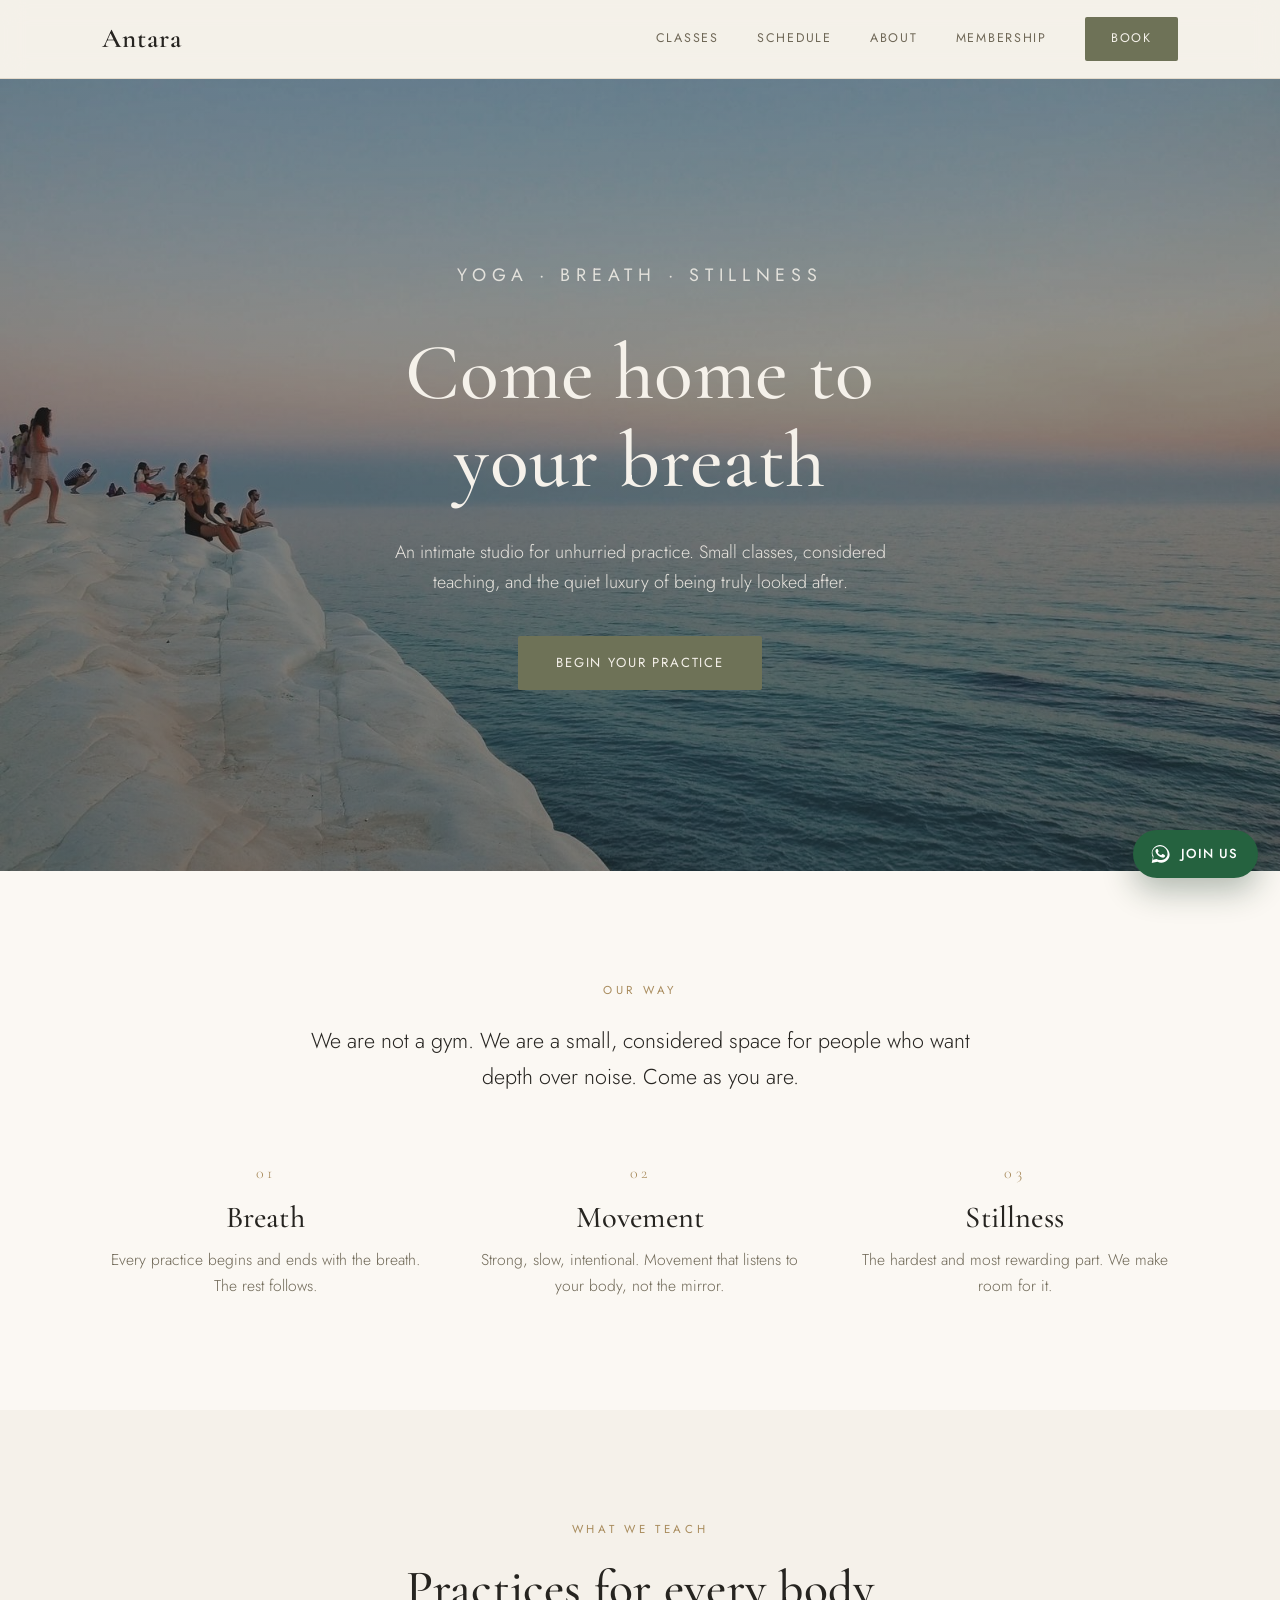
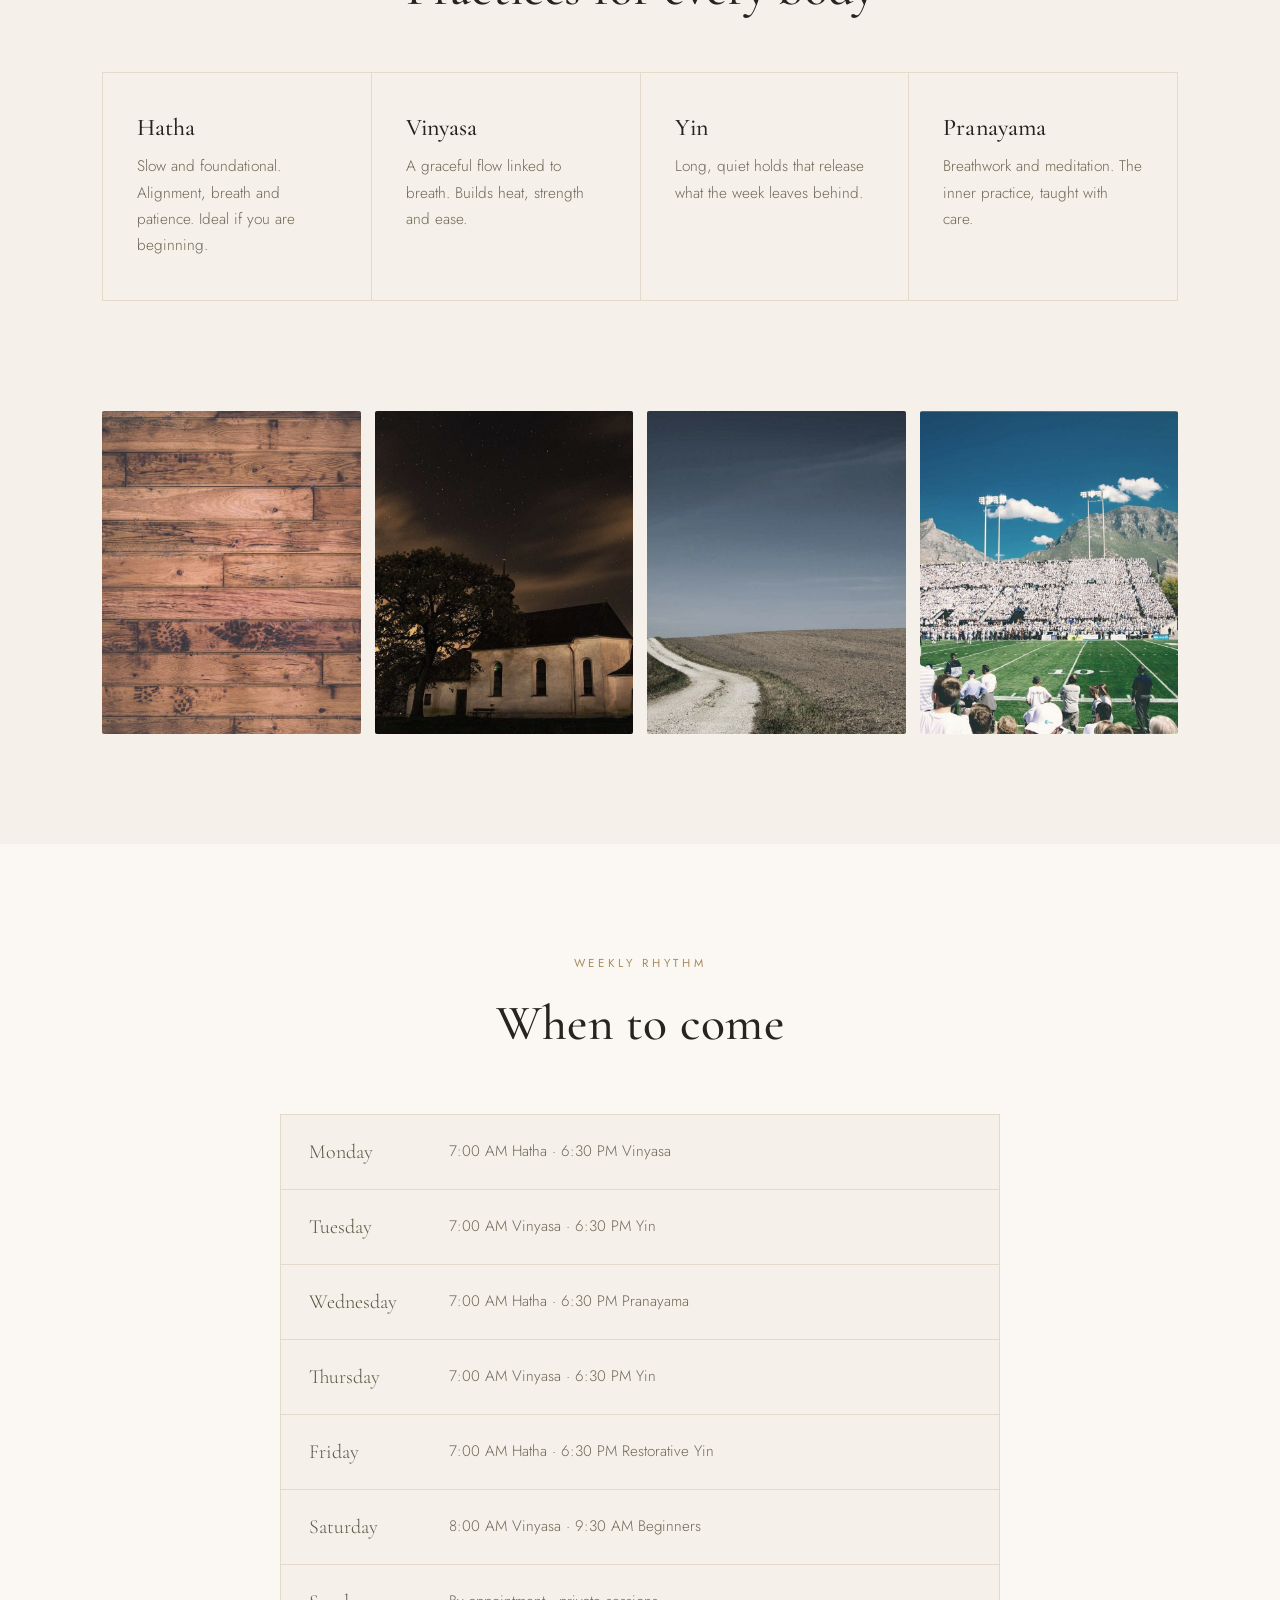
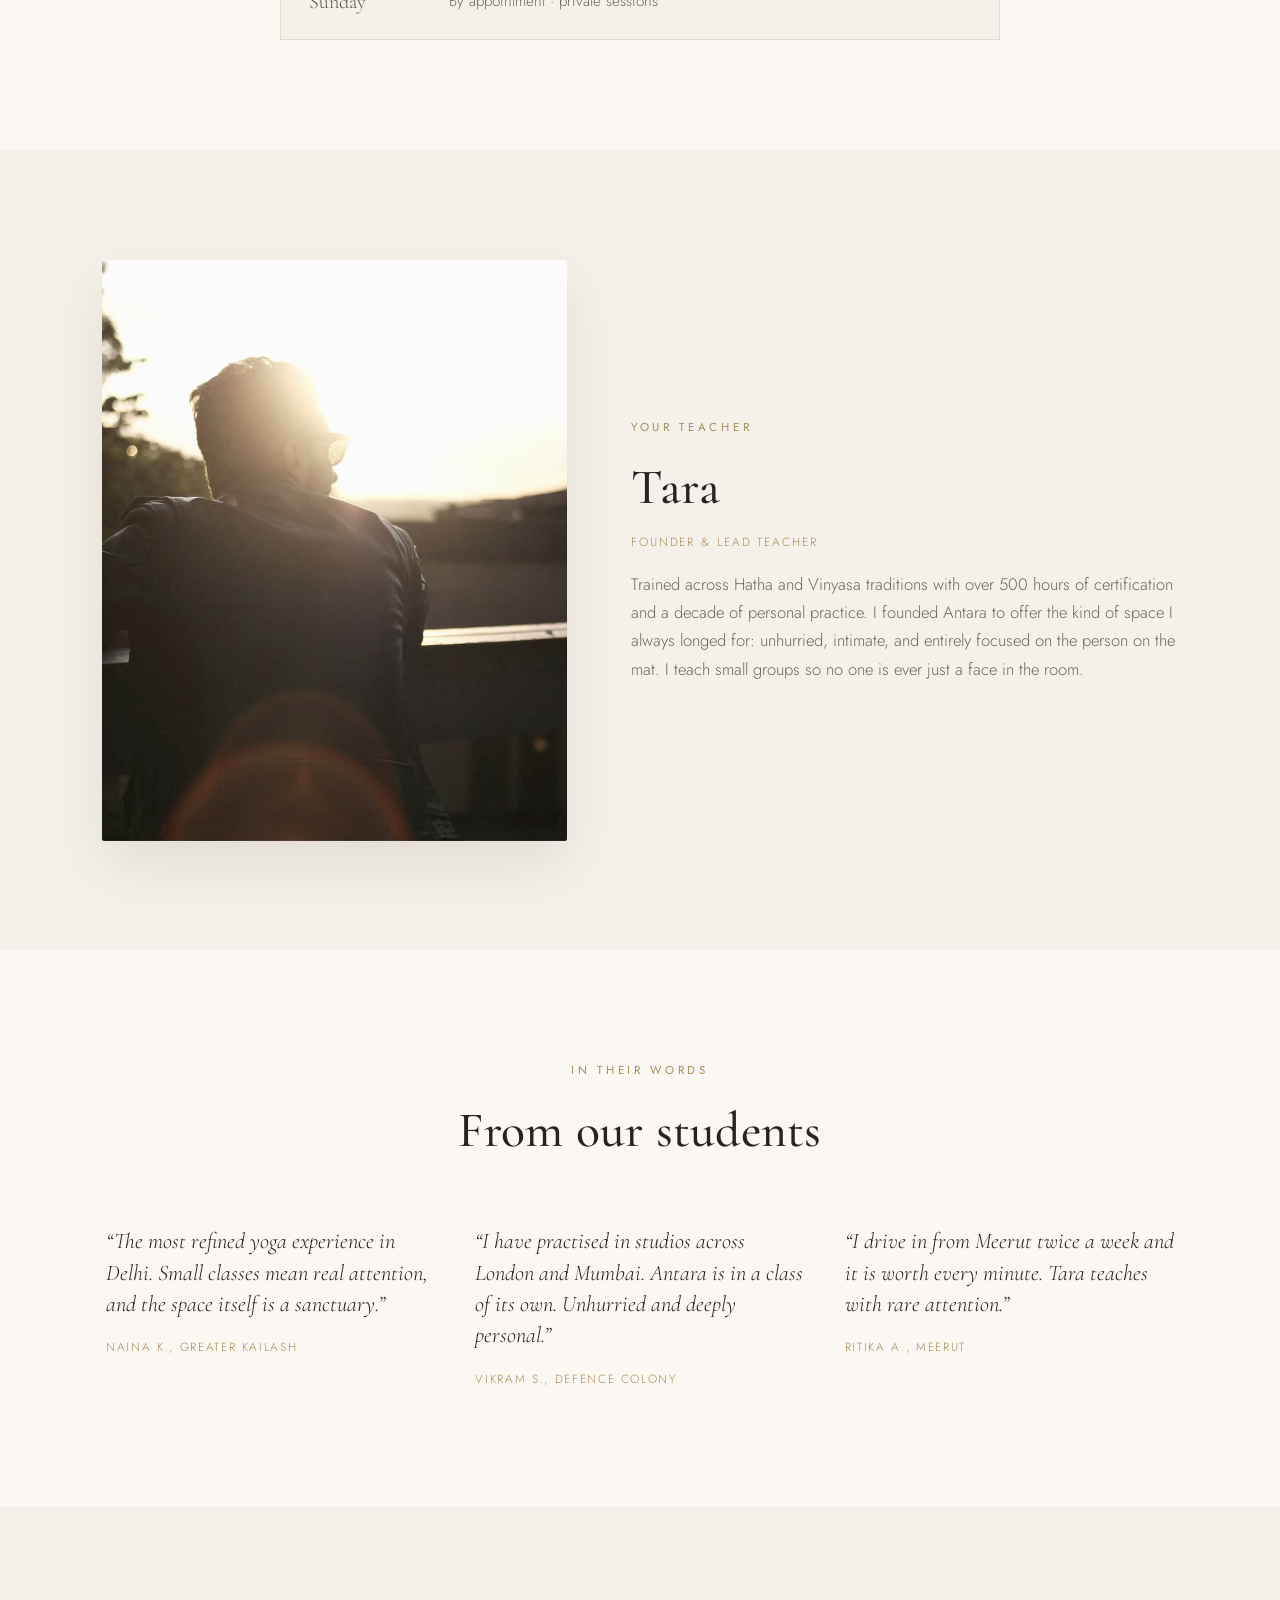
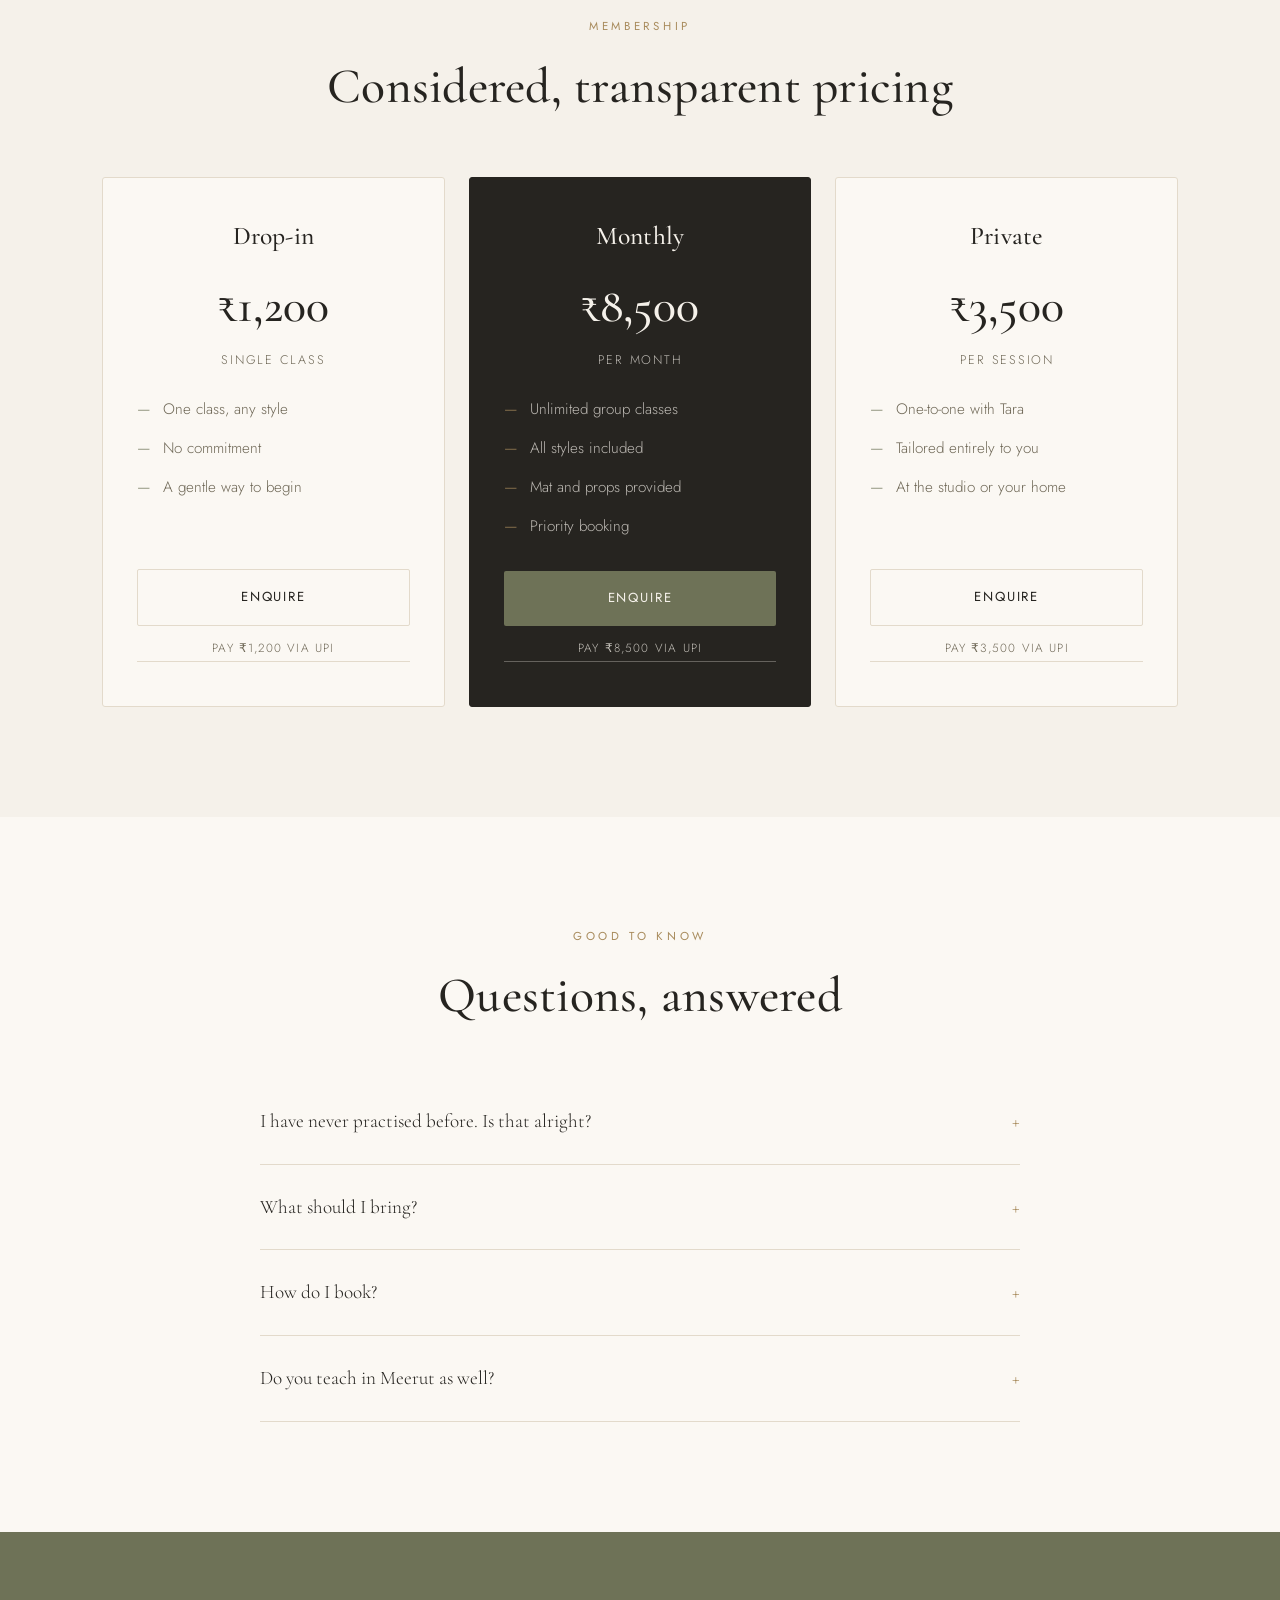
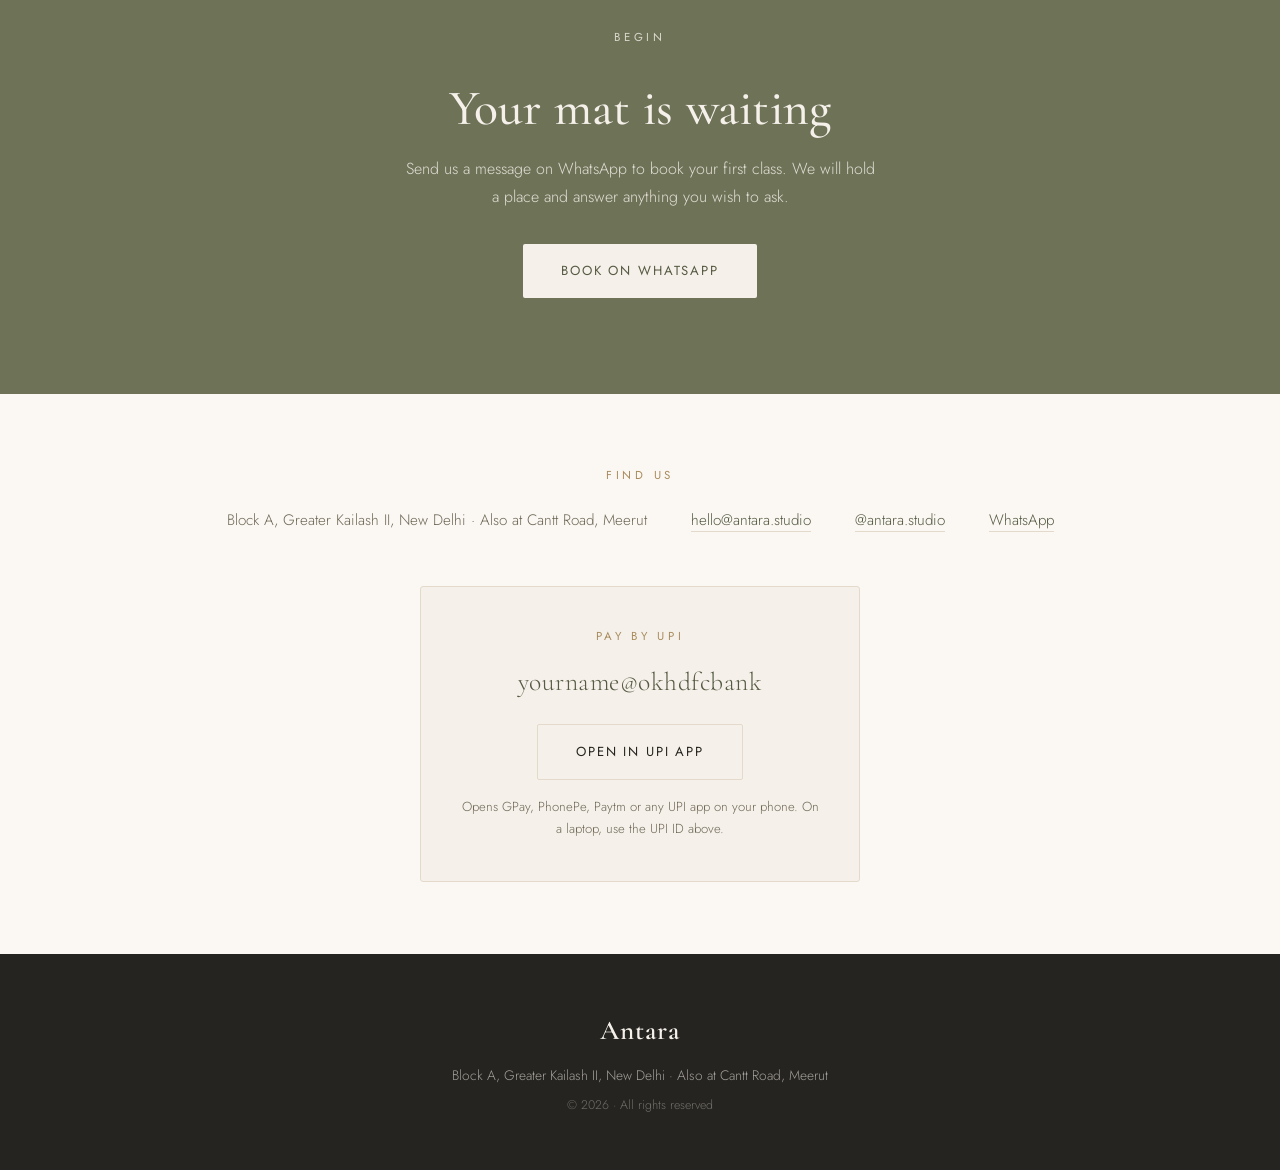
==== index.html @ b62eaa98 "Antara yoga studio site: minimal static build, WhatsApp + UPI, editable content.js" ====
<!DOCTYPE html>
<html lang="en">
<head>
<meta charset="UTF-8" />
<meta name="viewport" content="width=device-width, initial-scale=1.0" />
<title>Antara — Yoga &amp; Stillness</title>
<meta name="description" content="An intimate yoga studio for unhurried practice. Small classes, considered teaching." />
<link rel="preconnect" href="https://fonts.googleapis.com" />
<link rel="preconnect" href="https://fonts.gstatic.com" crossorigin />
<link href="https://fonts.googleapis.com/css2?family=Cormorant+Garamond:ital,wght@0,400;0,500;0,600;1,400;1,500&family=Jost:wght@300;400;500&display=swap" rel="stylesheet" />
<link rel="stylesheet" href="styles.css" />
</head>
<body>

<header>
  <div class="wrap">
    <nav>
      <a href="#top" class="logo" id="navLogo">Antara</a>
      <button class="nav-toggle" id="navToggle" aria-label="Menu">☰</button>
      <div class="nav-links" id="navLinks">
        <a href="#classes">Classes</a>
        <a href="#schedule">Schedule</a>
        <a href="#about">About</a>
        <a href="#pricing">Membership</a>
        <a href="#contact" class="btn" style="padding:11px 26px">Book</a>
      </div>
    </nav>
  </div>
</header>

<!-- HERO -->
<section class="hero" id="hero">
  <a id="top"></a>
  <div class="bg" id="heroBg"></div>
  <div class="wrap">
    <p class="kicker" id="heroKicker"></p>
    <h1 id="heroHead"></h1>
    <p id="heroSub"></p>
    <a class="btn" id="heroBtn" target="_blank" rel="noopener"></a>
  </div>
</section>

<!-- PHILOSOPHY -->
<section class="philosophy center">
  <div class="wrap">
    <p class="kicker">Our way</p>
    <p class="lede" id="philIntro" style="font-size:1.35rem;color:var(--ink);max-width:680px"></p>
    <div class="pillars" id="pillars"></div>
  </div>
</section>

<!-- CLASSES -->
<section id="classes">
  <div class="wrap">
    <p class="kicker center">What we teach</p>
    <h2 class="center">Practices for every body</h2>
    <div class="grid g4" id="classGrid" style="margin-top:56px"></div>
  </div>
</section>

<!-- GALLERY -->
<section style="padding-top:0">
  <div class="wrap">
    <div class="gallery toned" id="galleryGrid"></div>
  </div>
</section>

<!-- SCHEDULE -->
<section id="schedule" style="background:var(--paper)">
  <div class="wrap">
    <p class="kicker center">Weekly rhythm</p>
    <h2 class="center">When to come</h2>
    <div class="sched" id="schedList"></div>
  </div>
</section>

<!-- ABOUT -->
<section id="about">
  <div class="wrap">
    <div class="about">
      <div class="photo toned" id="instPhoto"></div>
      <div>
        <p class="kicker">Your teacher</p>
        <h2 id="instName"></h2>
        <p class="role" id="instRole"></p>
        <p class="bio" id="instBio"></p>
      </div>
    </div>
  </div>
</section>

<!-- TESTIMONIALS -->
<section style="background:var(--paper)">
  <div class="wrap">
    <p class="kicker center">In their words</p>
    <h2 class="center">From our students</h2>
    <div class="quotes" id="quoteGrid"></div>
  </div>
</section>

<!-- PRICING -->
<section id="pricing">
  <div class="wrap">
    <p class="kicker center">Membership</p>
    <h2 class="center">Considered, transparent pricing</h2>
    <div class="prices" id="priceGrid"></div>
  </div>
</section>

<!-- FAQ -->
<section style="background:var(--paper)">
  <div class="wrap">
    <p class="kicker center">Good to know</p>
    <h2 class="center">Questions, answered</h2>
    <div class="faq" id="faqList"></div>
  </div>
</section>

<!-- CTA -->
<section class="cta" id="contact" style="padding:0">
  <div class="cta">
    <p class="kicker" style="color:rgba(245,241,234,.8)">Begin</p>
    <h2>Your mat is waiting</h2>
    <p>Send us a message on WhatsApp to book your first class. We will hold a place and answer anything you wish to ask.</p>
    <a class="btn" id="ctaBtn" target="_blank" rel="noopener"></a>
  </div>
</section>

<!-- CONTACT -->
<section class="contact" style="padding-top:72px;padding-bottom:72px">
  <div class="wrap">
    <p class="kicker">Find us</p>
    <div class="row" id="contactRow"></div>
    <div id="upiWrap"></div>
    <div id="mapWrap"></div>
  </div>
</section>

<!-- floating WhatsApp join button (built by app.js) -->
<a id="floatJoin" target="_blank" rel="noopener" aria-label="Join us on WhatsApp"></a>

<footer>
  <a href="#top" class="logo" id="footLogo">Antara</a>
  <div id="footAddr"></div>
  <div class="small">© 2026 · All rights reserved</div>
</footer>

<!-- content first, then the renderer -->
<script src="content.js"></script>
<script src="app.js"></script>
</body>
</html>
---- styles.css ----
/* =========================================================
   Antara — design layer. You do not need to edit this file.
   To change words / prices / photos, open content.js
   ========================================================= */

:root{
  --ivory:#F5F1EA;
  --paper:#FBF8F3;
  --sand:#EDE7DB;
  --ink:#262420;
  --muted:#6F6857;
  --olive:#6E7257;
  --olive-deep:#565a43;
  --brass:#A88B5C;
  --line:#E3DACB;
  --shadow:0 24px 60px rgba(60,50,30,.10);
}

*{box-sizing:border-box;margin:0;padding:0}
html{scroll-behavior:smooth}
body{
  font-family:'Jost',sans-serif;
  color:var(--ink);
  background:var(--ivory);
  line-height:1.7;
  font-weight:300;
  -webkit-font-smoothing:antialiased;
}

/* ---- Typography ---- */
h1,h2,h3{font-family:'Cormorant Garamond',serif;font-weight:500;line-height:1.1;letter-spacing:.005em}
h1{font-size:clamp(2.6rem,6.5vw,5rem);font-weight:500}
h2{font-size:clamp(2rem,4.5vw,3.1rem);margin-bottom:.35em}
h3{font-size:1.5rem}
p{font-weight:300}
a{color:inherit;text-decoration:none}
img{display:block;width:100%;height:100%;object-fit:cover}

.wrap{max-width:1140px;margin:0 auto;padding:0 32px}
section{padding:110px 0}
.kicker{font-size:.72rem;letter-spacing:.32em;text-transform:uppercase;color:var(--brass);font-weight:400;margin-bottom:22px}
.lede{color:var(--muted);font-size:1.1rem;max-width:600px;font-weight:300}
.center{text-align:center}
.center .lede{margin-left:auto;margin-right:auto}

/* ---- Buttons ---- */
.btn{
  display:inline-block;background:var(--olive);color:var(--ivory);
  padding:16px 38px;border-radius:2px;font-family:'Jost',sans-serif;
  font-weight:400;font-size:.82rem;letter-spacing:.14em;text-transform:uppercase;
  transition:background .25s,transform .25s;cursor:pointer;border:none;
}
.btn:hover{background:var(--olive-deep);transform:translateY(-2px)}
.btn-line{background:transparent;color:var(--ink);border:1px solid var(--line)}
.btn-line:hover{background:#fff;border-color:var(--olive);color:var(--olive-deep)}

/* ---- Photo treatment: quiet, editorial, cohesive ---- */
.toned img{filter:grayscale(.28) sepia(.10) brightness(1.02) contrast(.97)}

/* ---- Header / nav ---- */
header{position:sticky;top:0;z-index:50;background:rgba(245,241,234,.82);backdrop-filter:blur(12px);border-bottom:1px solid var(--line)}
nav{display:flex;align-items:center;justify-content:space-between;height:78px}
.logo{font-family:'Cormorant Garamond',serif;font-size:1.7rem;font-weight:600;letter-spacing:.04em}
.nav-links{display:flex;gap:38px;align-items:center}
.nav-links a{font-size:.78rem;letter-spacing:.14em;text-transform:uppercase;color:var(--muted);font-weight:400}
.nav-links a:hover{color:var(--ink)}
.nav-links a.btn{color:var(--ivory)}
.nav-toggle{display:none;background:none;border:none;font-size:1.4rem;cursor:pointer;color:var(--ink)}
@media(max-width:820px){
  .nav-links{position:fixed;inset:78px 0 auto 0;flex-direction:column;background:var(--ivory);padding:30px;gap:24px;border-bottom:1px solid var(--line);display:none}
  .nav-links.open{display:flex}
  .nav-toggle{display:block}
}

/* ---- Hero ---- */
.hero{position:relative;min-height:88vh;display:flex;align-items:center;text-align:center;overflow:hidden}
.hero .bg{position:absolute;inset:0;z-index:0}
.hero .bg img{filter:grayscale(.35) brightness(.78)}
.hero::after{content:"";position:absolute;inset:0;background:linear-gradient(180deg,rgba(38,36,32,.28),rgba(38,36,32,.46));z-index:1}
.hero .wrap{position:relative;z-index:2;color:var(--ivory)}
.hero .kicker{color:rgba(245,241,234,.85)}
.hero h1{max-width:16ch;margin:0 auto .4em;color:var(--ivory)}
.hero p{max-width:540px;margin:0 auto 38px;color:rgba(245,241,234,.9);font-size:1.12rem}
/* fallback if no hero image yet */
.hero.noimg{background:linear-gradient(160deg,#3a3d30,#565a43 60%,#6b6450)}

/* ---- Philosophy ---- */
.philosophy{background:var(--paper)}
.pillars{display:grid;grid-template-columns:repeat(3,1fr);gap:48px;margin-top:64px}
.pillar{text-align:center}
.pillar .num{font-family:'Cormorant Garamond',serif;font-size:1rem;color:var(--brass);letter-spacing:.2em}
.pillar h3{font-size:1.9rem;margin:14px 0 12px}
.pillar p{color:var(--muted);font-size:.98rem}
@media(max-width:720px){.pillars{grid-template-columns:1fr;gap:44px}}

/* ---- Grids ---- */
.grid{display:grid;gap:1px;background:var(--line);border:1px solid var(--line)}
.g2{grid-template-columns:repeat(2,1fr)}
.g4{grid-template-columns:repeat(4,1fr)}
.cell{background:var(--ivory);padding:42px 34px}
.cell h3{margin-bottom:12px}
.cell p{color:var(--muted);font-size:.96rem}
@media(max-width:820px){.g4{grid-template-columns:repeat(2,1fr)}}
@media(max-width:520px){.g4,.g2{grid-template-columns:1fr}}

/* ---- Gallery ---- */
.gallery{display:grid;grid-template-columns:repeat(4,1fr);gap:14px}
.gallery img{aspect-ratio:4/5;border-radius:2px}
@media(max-width:820px){.gallery{grid-template-columns:repeat(2,1fr)}}

/* ---- About / teacher ---- */
.about{display:grid;grid-template-columns:.85fr 1fr;gap:64px;align-items:center}
.about .photo{aspect-ratio:4/5;border-radius:2px;overflow:hidden;box-shadow:var(--shadow)}
.about .role{color:var(--brass);letter-spacing:.16em;text-transform:uppercase;font-size:.74rem;margin-bottom:18px}
.about p.bio{color:var(--muted);font-size:1.04rem}
@media(max-width:780px){.about{grid-template-columns:1fr;gap:36px}}

/* ---- Schedule ---- */
.sched{max-width:720px;margin:64px auto 0;background:var(--ivory);border:1px solid var(--line)}
.sched .row{display:grid;grid-template-columns:140px 1fr;padding:20px 28px;border-bottom:1px solid var(--line)}
.sched .row:last-child{border-bottom:none}
.sched .day{font-family:'Cormorant Garamond',serif;font-size:1.25rem;color:var(--olive-deep)}
.sched .slots{color:var(--muted);font-size:.95rem;align-self:center}
@media(max-width:520px){.sched .row{grid-template-columns:1fr;gap:4px}}

/* ---- Testimonials ---- */
.quotes{display:grid;grid-template-columns:repeat(3,1fr);gap:32px;margin-top:60px}
.quote{padding:8px 4px}
.quote p{font-family:'Cormorant Garamond',serif;font-size:1.4rem;font-style:italic;line-height:1.4;color:var(--ink);margin-bottom:18px}
.quote .who{font-size:.74rem;letter-spacing:.14em;text-transform:uppercase;color:var(--brass)}
@media(max-width:780px){.quotes{grid-template-columns:1fr;gap:44px}}

/* ---- Pricing ---- */
.prices{display:grid;grid-template-columns:repeat(3,1fr);gap:24px;margin-top:64px}
.price{background:var(--paper);border:1px solid var(--line);border-radius:3px;padding:44px 34px;display:flex;flex-direction:column;text-align:center}
.price.feat{background:var(--ink);color:var(--ivory);border-color:var(--ink)}
.price.feat .per,.price.feat li{color:rgba(245,241,234,.72)}
.price.feat li::before{color:var(--brass)}
.price h3{font-size:1.6rem;margin-bottom:8px}
.price .amt{font-family:'Cormorant Garamond',serif;font-size:3rem;font-weight:500;margin:8px 0 2px}
.price .per{color:var(--muted);font-size:.78rem;letter-spacing:.14em;text-transform:uppercase;margin-bottom:26px}
.price ul{list-style:none;text-align:left;display:flex;flex-direction:column;gap:13px;margin-bottom:32px}
.price li{font-size:.95rem;color:var(--muted);padding-left:26px;position:relative;font-weight:300}
.price li::before{content:"—";position:absolute;left:0;color:var(--olive)}
.price .btn{margin-top:auto}
@media(max-width:780px){.prices{grid-template-columns:1fr;max-width:420px;margin-left:auto;margin-right:auto}}

/* ---- FAQ ---- */
.faq{max-width:760px;margin:56px auto 0}
.faq details{border-bottom:1px solid var(--line)}
.faq summary{cursor:pointer;list-style:none;padding:26px 0;font-size:1.2rem;font-family:'Cormorant Garamond',serif;display:flex;justify-content:space-between;align-items:center;gap:20px}
.faq summary::-webkit-details-marker{display:none}
.faq summary::after{content:"+";color:var(--brass);font-weight:300}
.faq details[open] summary::after{content:"–"}
.faq p{color:var(--muted);padding:0 0 26px;font-size:1rem}

/* ---- CTA / contact ---- */
.cta{background:var(--olive);color:var(--ivory);text-align:center;padding:96px 24px}
.cta h2{color:var(--ivory);max-width:18ch;margin:0 auto .4em}
.cta p{color:rgba(245,241,234,.85);max-width:480px;margin:0 auto 34px}
.cta .btn{background:var(--ivory);color:var(--olive-deep)}
.cta .btn:hover{background:#fff}
.contact{text-align:center;padding:72px 24px;background:var(--paper)}
.contact .row{display:flex;gap:44px;justify-content:center;flex-wrap:wrap;color:var(--muted);font-size:.95rem;margin-top:8px}
.contact .row a{color:var(--olive-deep);border-bottom:1px solid var(--line)}
.mapbox{max-width:880px;margin:48px auto 0;border:1px solid var(--line);border-radius:3px;overflow:hidden}
.mapbox iframe{width:100%;height:340px;border:0;display:block}

/* ---- Footer ---- */
footer{background:var(--ink);color:rgba(245,241,234,.6);text-align:center;padding:54px 24px;font-size:.86rem}
footer .logo{display:inline-block;color:var(--ivory);margin-bottom:10px}
footer .small{font-size:.78rem;opacity:.6;margin-top:8px}

/* ---- UPI pay button on price cards ---- */
.btn-pay{display:inline-block;margin-top:12px;font-size:.74rem;letter-spacing:.1em;text-transform:uppercase;color:var(--muted);border-bottom:1px solid var(--line);padding-bottom:3px;transition:color .2s,border-color .2s}
.btn-pay:hover{color:var(--olive-deep);border-color:var(--olive)}
.price.feat .btn-pay{color:rgba(245,241,234,.75);border-color:rgba(245,241,234,.3)}
.price.feat .btn-pay:hover{color:var(--ivory);border-color:var(--brass)}

/* ---- UPI block in contact ---- */
.upi{margin-top:52px;padding:40px;background:var(--ivory);border:1px solid var(--line);border-radius:3px;max-width:440px;margin-left:auto;margin-right:auto}
.upi-id{font-family:'Cormorant Garamond',serif;font-size:1.6rem;color:var(--olive-deep);margin-bottom:20px;letter-spacing:.02em}
.upi-note{color:var(--muted);font-size:.82rem;margin-top:16px;font-weight:300}

/* ---- Floating WhatsApp join button ---- */
#floatJoin{display:none}
#floatJoin.show{
  display:flex;align-items:center;gap:10px;
  position:fixed;right:22px;bottom:22px;z-index:60;
  background:#25623f;color:#fff;
  padding:13px 20px 13px 16px;border-radius:999px;
  font-family:'Jost',sans-serif;font-size:.82rem;font-weight:500;letter-spacing:.08em;text-transform:uppercase;
  box-shadow:0 12px 32px rgba(20,50,30,.32);
  transition:transform .25s,box-shadow .25s;
}
#floatJoin.show:hover{transform:translateY(-2px);box-shadow:0 16px 40px rgba(20,50,30,.42)}
#floatJoin svg{flex:none}
@media(max-width:520px){#floatJoin.show span{display:none}#floatJoin.show{padding:15px;border-radius:50%}}

/* ---- Gentle reveal on scroll ---- */
.reveal{opacity:0;transform:translateY(22px);transition:opacity .9s ease,transform .9s ease}
.reveal.in{opacity:1;transform:none}
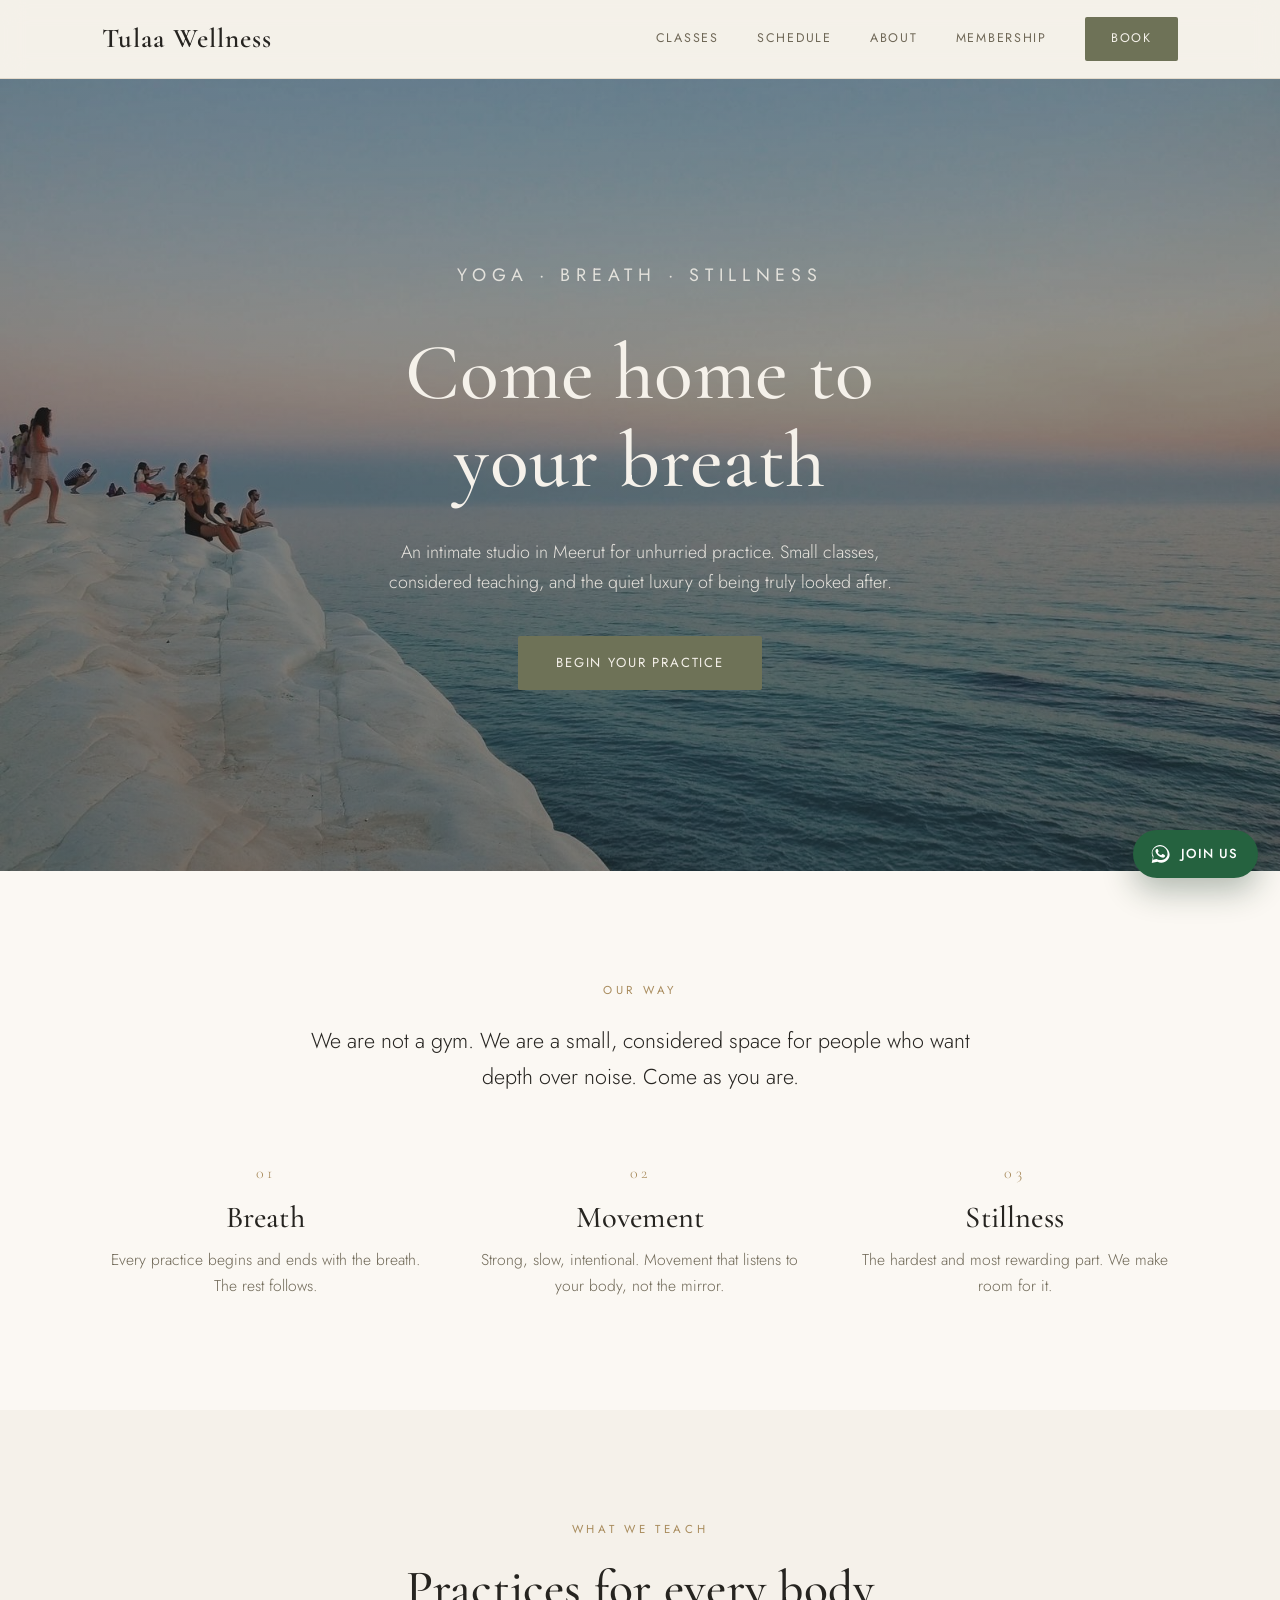
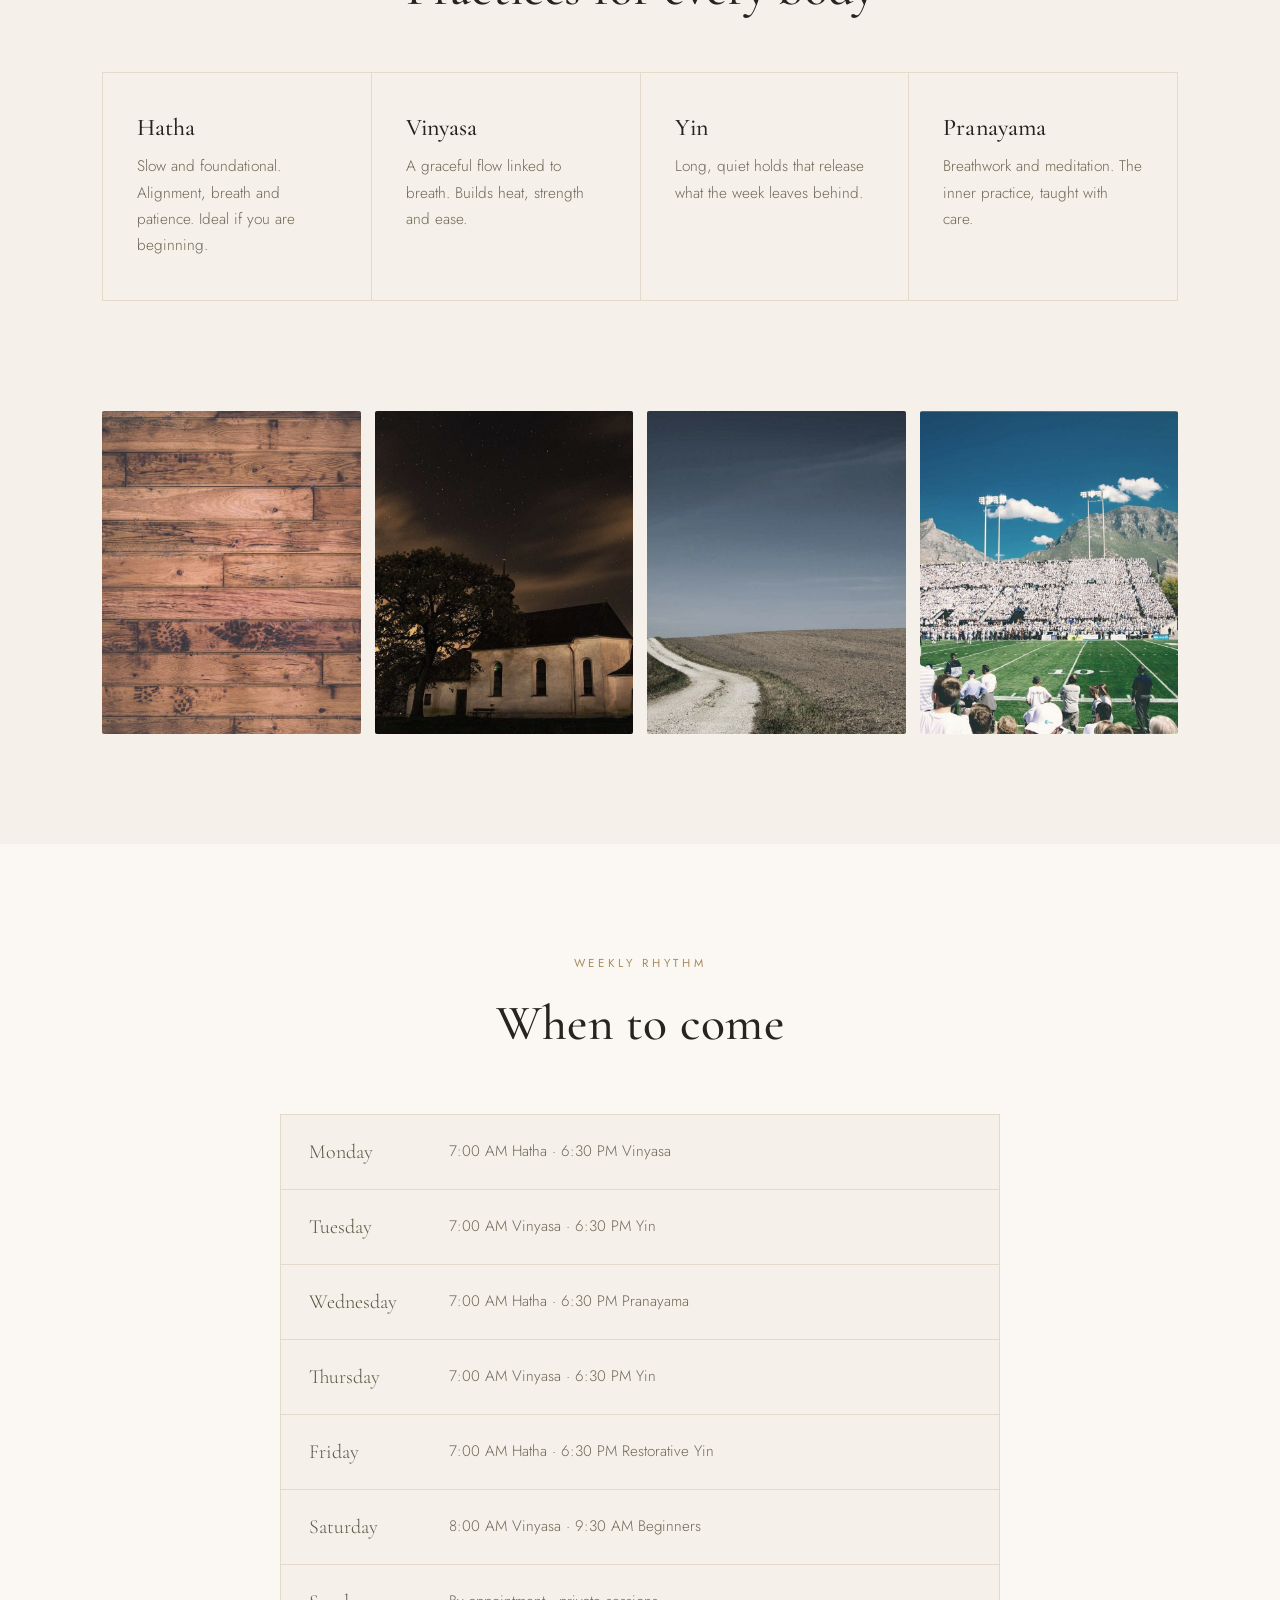
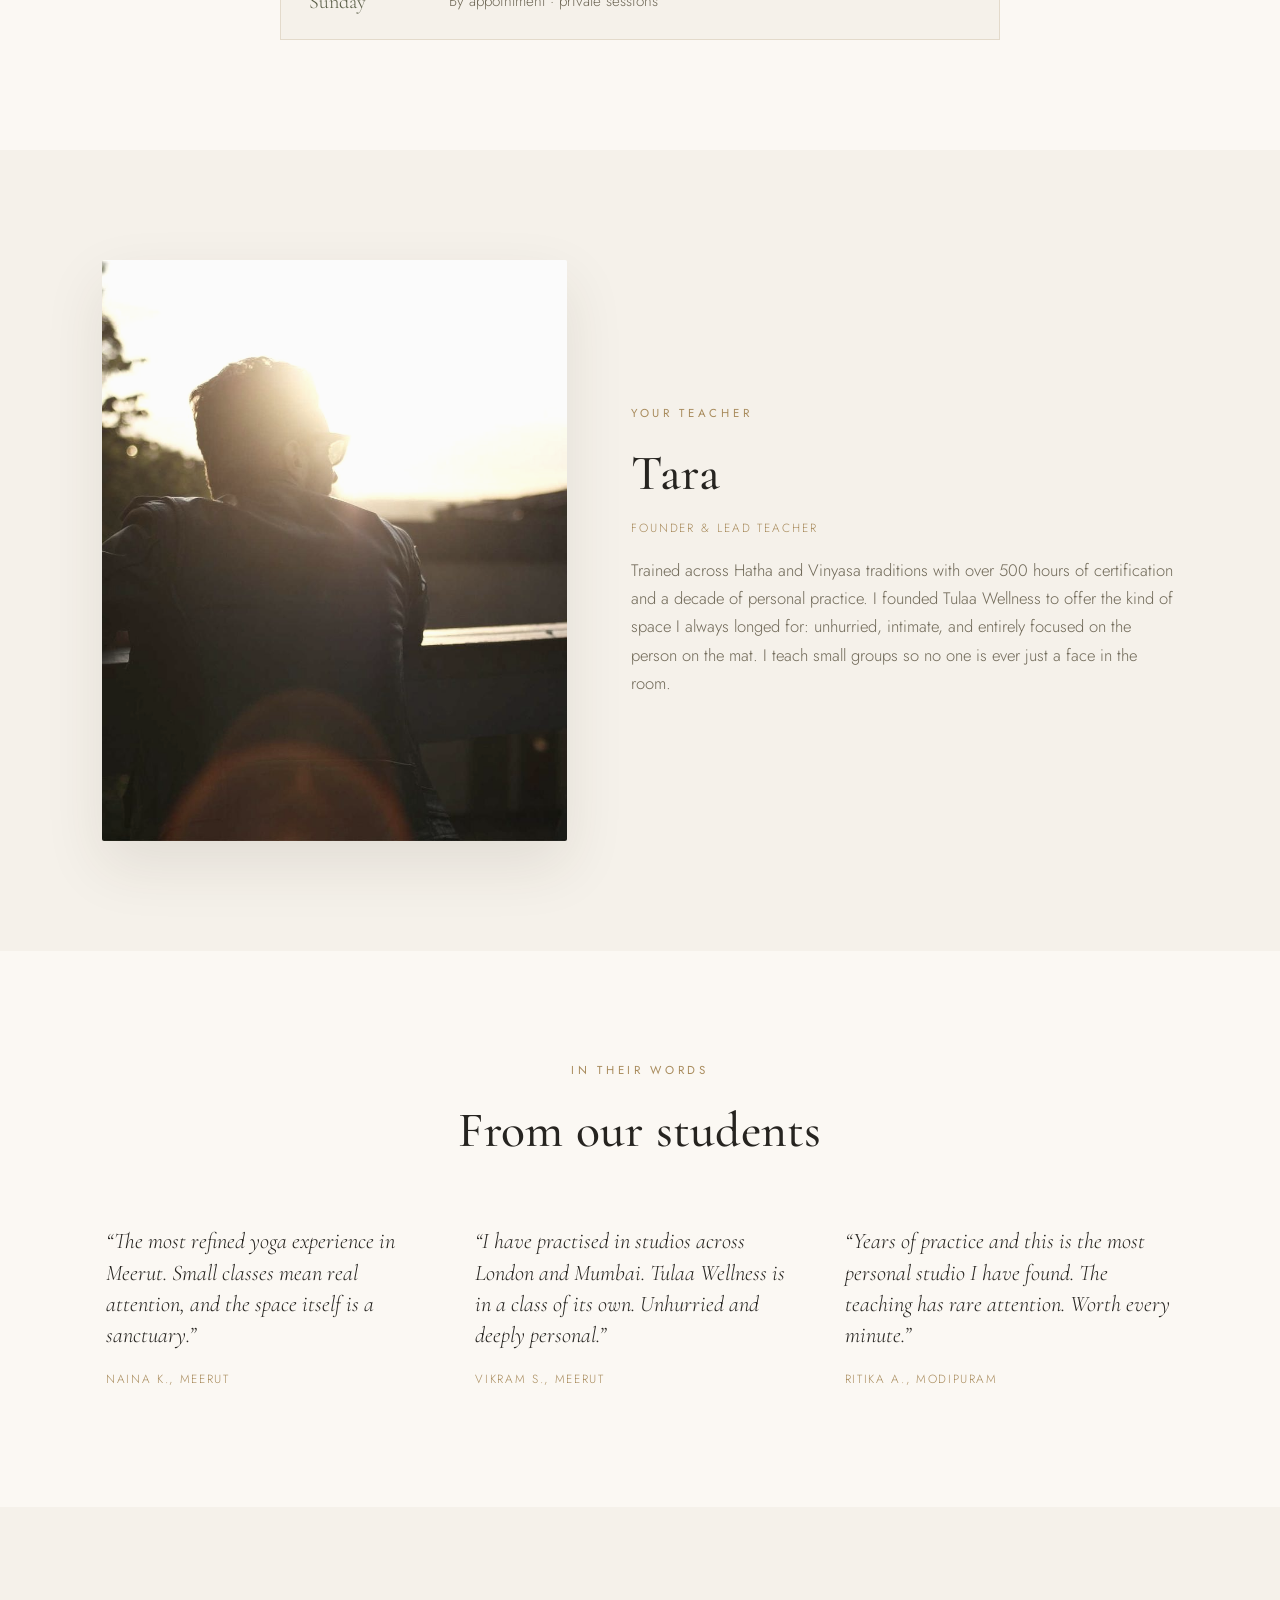
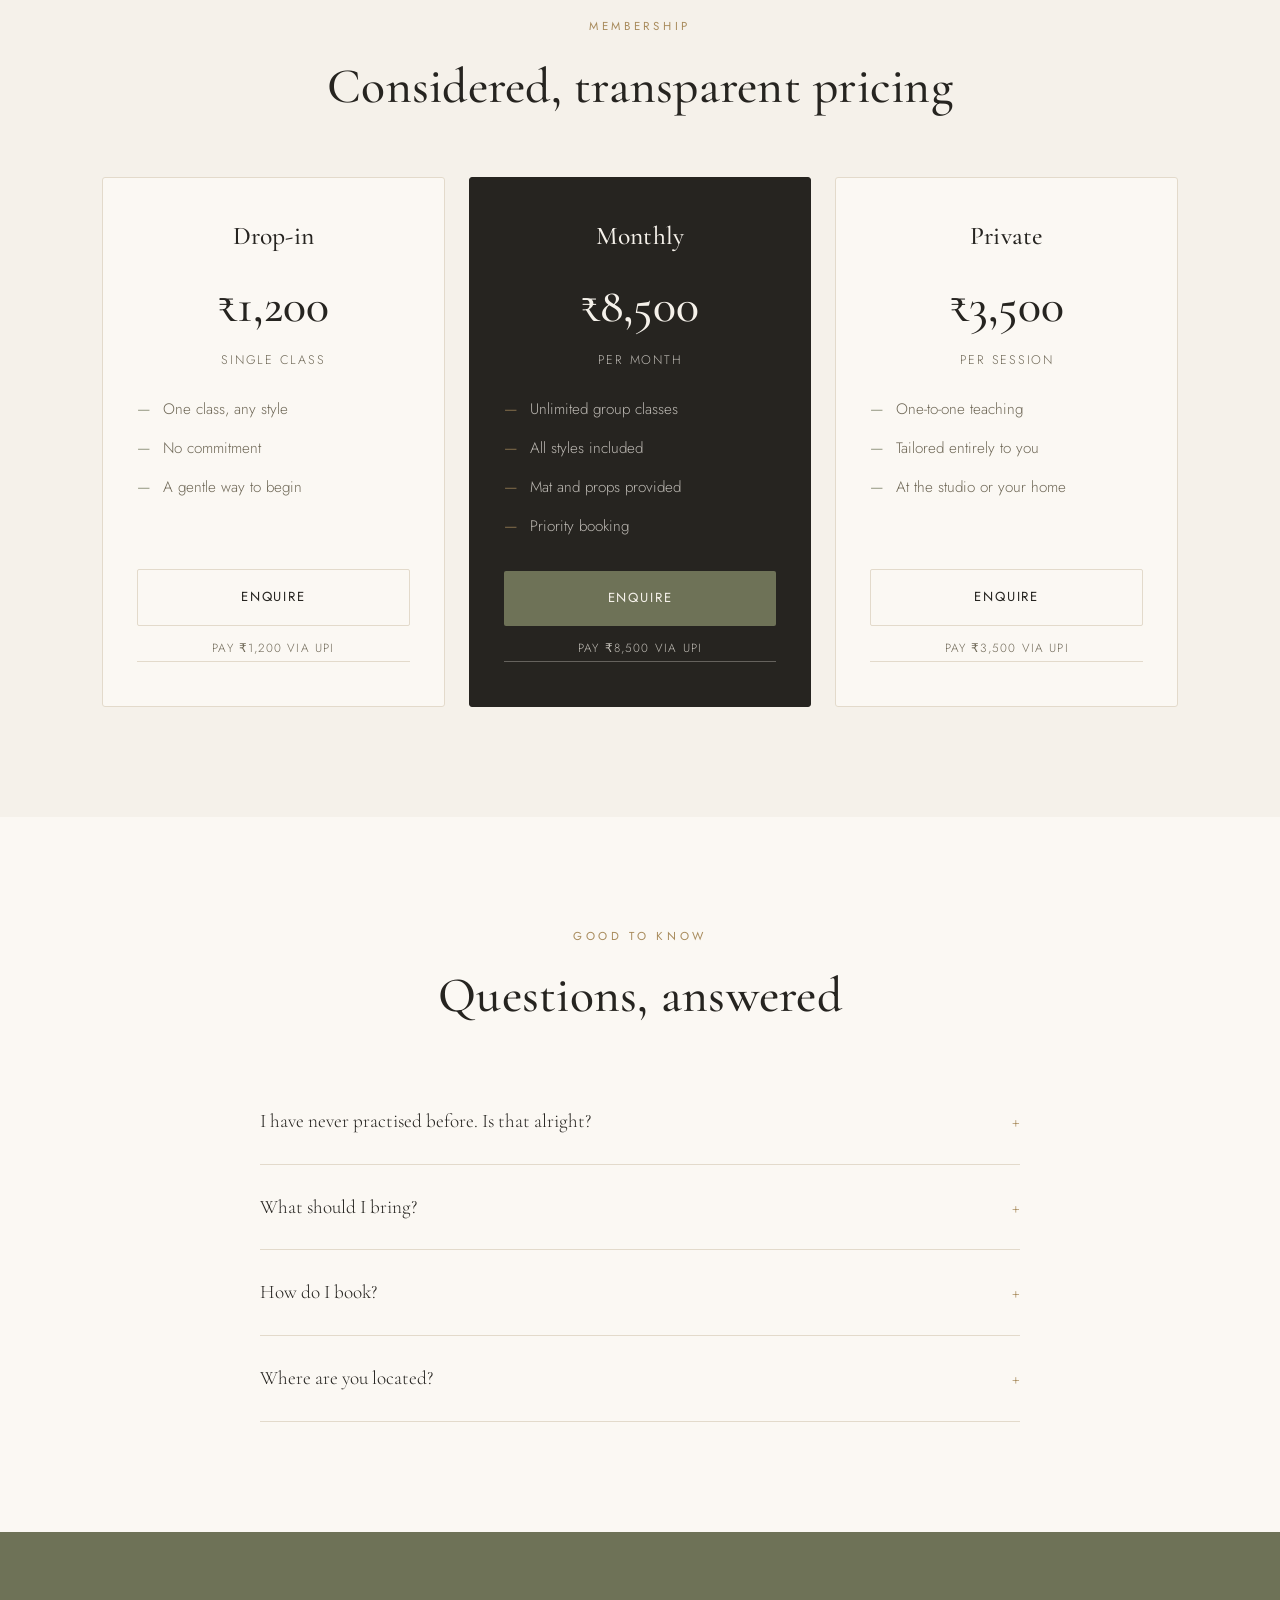
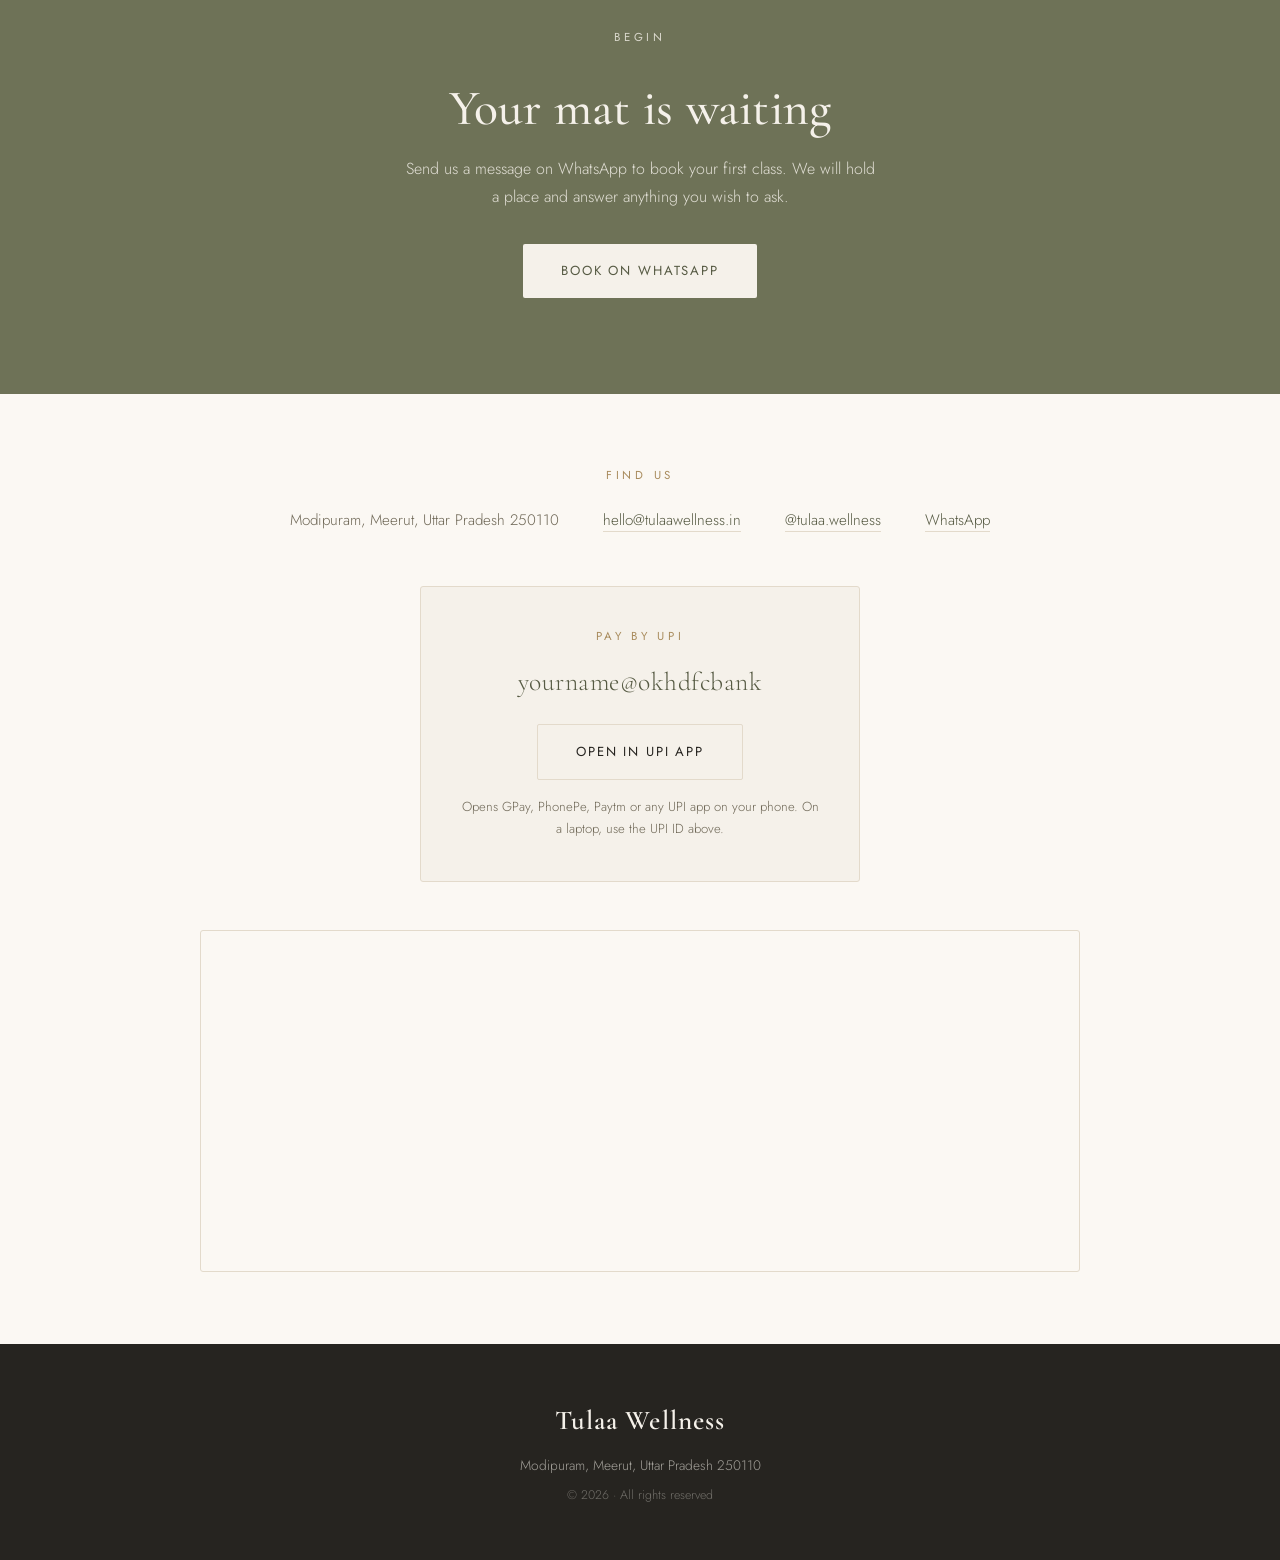
==== commit ad322d1b: "Add curated theme palettes she can switch from /admin - themes.js: 5 shared colour palettes (Sage, T" ====
--- a/index.html
+++ b/index.html
@@ -41,7 +41,7 @@
 </section>
 
 <!-- PHILOSOPHY -->
-<section class="philosophy center">
+<section class="philosophy center" id="philosophy">
   <div class="wrap">
     <p class="kicker">Our way</p>
     <p class="lede" id="philIntro" style="font-size:1.35rem;color:var(--ink);max-width:680px"></p>
@@ -59,7 +59,7 @@
 </section>
 
 <!-- GALLERY -->
-<section style="padding-top:0">
+<section id="gallery" style="padding-top:0">
   <div class="wrap">
     <div class="gallery toned" id="galleryGrid"></div>
   </div>
@@ -90,7 +90,7 @@
 </section>
 
 <!-- TESTIMONIALS -->
-<section style="background:var(--paper)">
+<section id="testimonials" style="background:var(--paper)">
   <div class="wrap">
     <p class="kicker center">In their words</p>
     <h2 class="center">From our students</h2>
@@ -108,7 +108,7 @@
 </section>
 
 <!-- FAQ -->
-<section style="background:var(--paper)">
+<section id="faq" style="background:var(--paper)">
   <div class="wrap">
     <p class="kicker center">Good to know</p>
     <h2 class="center">Questions, answered</h2>
@@ -145,8 +145,8 @@
   <div class="small">© 2026 · All rights reserved</div>
 </footer>
 
-<!-- content first, then the renderer -->
-<script src="content.js"></script>
+<!-- app.js fetches content.json and builds the page -->
+<script src="/themes.js"></script>
 <script src="app.js"></script>
 </body>
 </html>
